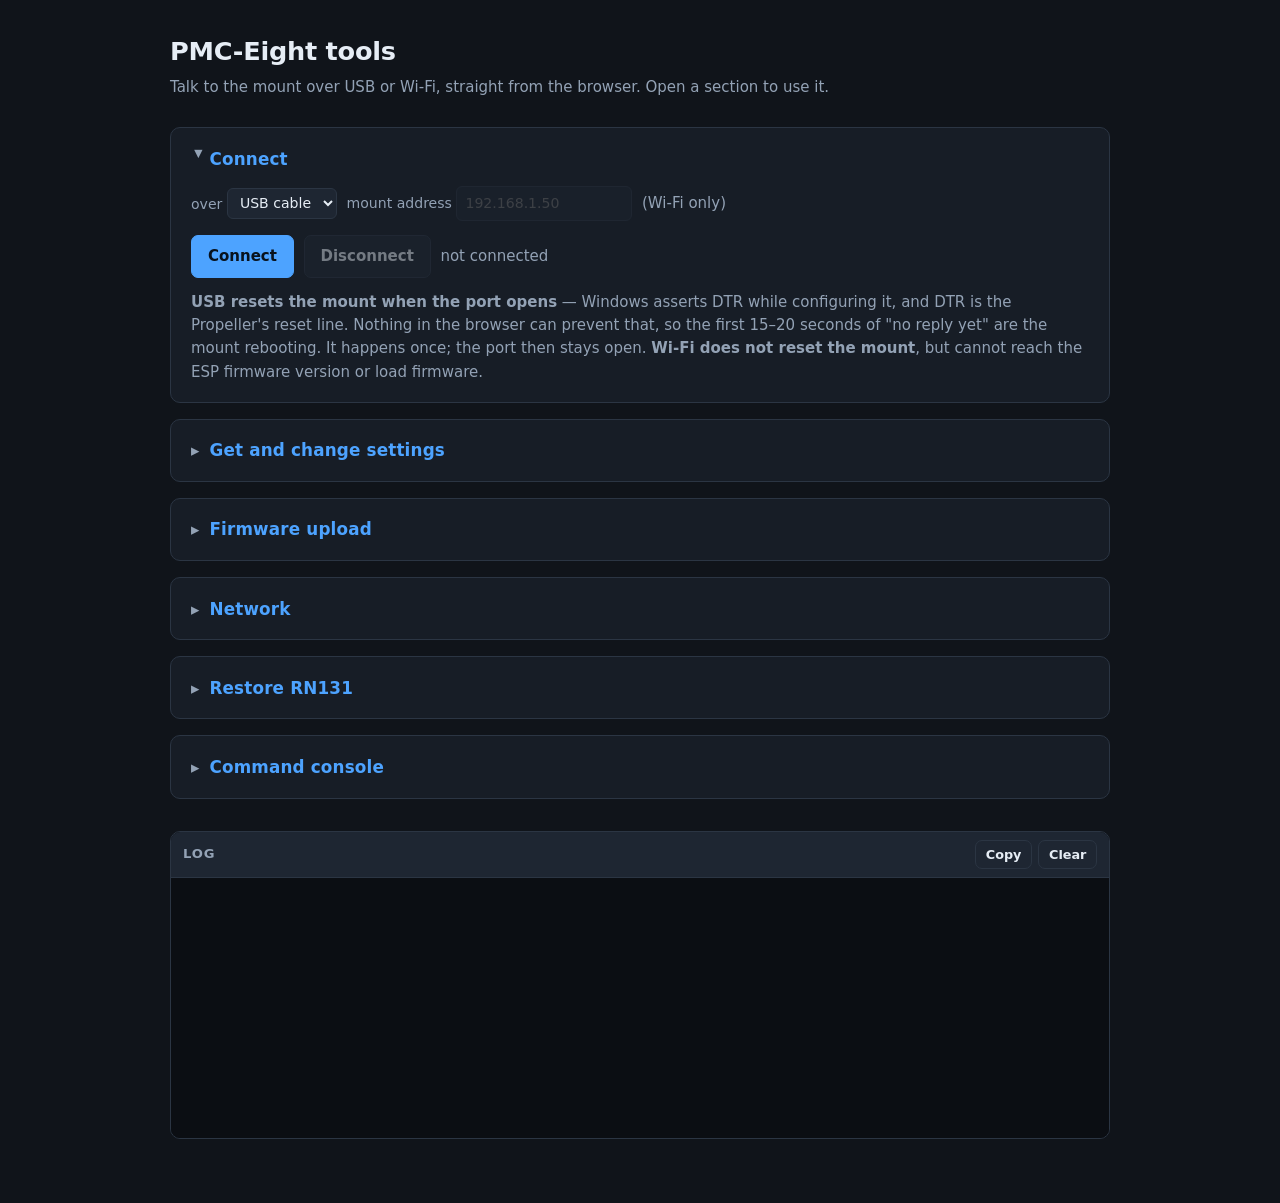
==== index.html @ 646a9203 "ui: eyeball to reveal the Wi-Fi password Wi-Fi passwords are long and easy to mistype, and a failed " ====
<!doctype html>
<html lang="en">
<head>
<meta charset="utf-8">
<meta name="viewport" content="width=device-width, initial-scale=1">
<title>PMC-Eight tools</title>
<link rel="stylesheet" href="style.css">
</head>
<body>
<main>
  <h1>PMC-Eight tools</h1>
  <p class="sub">Talk to the mount over USB or Wi-Fi, straight from the browser.
     Open a section to use it.</p>

  <div id="unsupported" class="notice" hidden></div>

  <!-- 1 ─────────────────────────────────────────────────────────────────── -->
  <details class="card tool" id="s-connect" open>
    <summary>Connect</summary>

    <div class="row" style="margin-top:.9rem">
      <label>over
        <select id="how" class="inp">
          <option value="serial">USB cable</option>
          <option value="http">Wi-Fi</option>
        </select>
      </label>
      <label>mount address
        <input id="mounthost" type="text" inputmode="decimal" placeholder="192.168.1.50"
               class="inp" style="width:11rem">
      </label>
      <span id="wifinote" class="t-dim"></span>
    </div>

    <div class="row" style="margin-top:.9rem">
      <button id="go" class="primary">Connect</button>
      <button id="disconnect" disabled>Disconnect</button>
      <span id="conn" class="t-dim">not connected</span>
    </div>
    <div id="connstatus" class="status" hidden></div>

    <p class="t-dim" style="margin:.8rem 0 0">
      <strong>USB resets the mount when the port opens</strong> — Windows asserts DTR
      while configuring it, and DTR is the Propeller's reset line. Nothing in the
      browser can prevent that, so the first 15–20&nbsp;seconds of "no reply yet" are
      the mount rebooting. It happens once; the port then stays open.
      <strong>Wi-Fi does not reset the mount</strong>, but cannot reach the ESP
      firmware version or load firmware.</p>
  </details>

  <!-- 2 ─────────────────────────────────────────────────────────────────── -->
  <details class="card tool" id="s-settings">
    <summary>Get and change settings</summary>

    <div class="row" style="margin-top:.9rem">
      <button id="read" class="primary">Read settings from the mount</button>
      <span id="readhint" class="t-dim"></span>
    </div>
    <div id="readstatus" class="status" hidden></div>

    <div id="result" hidden></div>
  </details>

  <!-- 3 ─────────────────────────────────────────────────────────────────── -->
  <details class="card tool" id="s-firmware">
    <summary>Firmware upload</summary>

    <span class="badge permanent" style="margin-top:.9rem">Permanent</span>
    <p>Writes a new Propeller (P1) image to the mount's EEPROM and runs it, then reads
       the version back to prove it took. This is the <strong>mount brain</strong>, not
       the Wi-Fi module. <strong>USB only.</strong></p>

    <div class="row"><input type="file" id="file" accept=".binary,.bin"></div>
    <div id="fileinfo" class="t-dim" style="margin-top:.6rem">No image chosen.</div>

    <div class="row" style="margin-top:.9rem">
      <button id="upload" class="danger" disabled>Update firmware</button>
      <span id="upstate" class="verdict" hidden></span>
      <span id="uphint" class="t-dim"></span>
    </div>
    <div id="upstatus" class="status" hidden></div>
    <div id="upversion" class="verdict-detail" hidden></div>
    <div id="upconfirm" style="margin-top:.6rem"></div>
    <progress id="prog" hidden></progress>
  </details>

  <!-- 4 ─────────────────────────────────────────────────────────────────── -->
  <details class="card tool" id="s-network">
    <summary>Network</summary>

    <p style="margin-top:.9rem">Join the mount's Wi-Fi module to your home network, or
       read the address it already has. <strong>USB only</strong> — Wi-Fi cannot
       configure Wi-Fi, it would cut the link carrying the request.</p>

    <div class="row" style="margin-top:.9rem">
      <label>Wi-Fi module
        <select id="netmodule" class="inp">
          <option value="ESP32">ESP32</option>
          <option value="ESP8266">ESP8266</option>
          <option value="RN131">RN131</option>
        </select>
      </label>
      <label>SSID
        <input id="netssid" type="text" autocomplete="off" class="inp" style="width:12rem"
               placeholder="Home Wi-Fi SSID">
      </label>
      <label>Password
        <span class="pw-wrap">
          <input id="netpass" type="password" autocomplete="off" class="inp"
                 placeholder="Home Wi-Fi password">
          <button type="button" id="netpeek" class="pw-peek" aria-label="Show password"
                  title="Show password">👁</button>
        </span>
      </label>
    </div>

    <div class="row" style="margin-top:.9rem">
      <button id="netjoin" class="danger" disabled>Configure for home network</button>
      <button id="netip" disabled>Get Wi-Fi address</button>
      <span id="nethint" class="t-dim"></span>
    </div>
    <div id="netstatus" class="status" hidden></div>
    <div id="netresult" class="verdict-detail" hidden></div>
    <div id="netconfirm" style="margin-top:.6rem"></div>
    <p id="netnote" class="t-dim" style="margin:.8rem 0 0"></p>
  </details>

  <!-- 5 ─────────────────────────────────────────────────────────────────── -->
  <details class="card tool" id="s-rn131">
    <summary>Restore RN131</summary>

    <span class="badge permanent" style="margin-top:.9rem">Permanent</span>
    <p>Writes the Explore Scientific factory configuration back to an
       <strong>RN-131</strong> Wi-Fi module and reboots it — the same sequence UFCT
       sends. Use it when the module's settings have been lost or changed and it no
       longer joins a network. <strong>USB only</strong>, and only for RN-131: ESP8266
       and ESP32 modules are configured a completely different way.</p>
    <p class="t-dim">It restores the soft-AP at <code>192.168.47.1</code>, device id and
       passphrase <code>PMC-Eight</code>, and port <code>54372</code>. Any home-network
       settings on the module are replaced.</p>
    <p class="t-warn"><strong>Disconnect anything else talking to the mount over
       Wi-Fi first</strong> — an app or PWA polling the mount shares the same Wi-Fi
       module, and its traffic knocks the module out of command mode partway
       through.</p>

    <div class="row" style="margin-top:.9rem">
      <button id="rnrestore" class="danger" disabled>Restore RN131</button>
      <span id="rnstate" class="verdict" hidden></span>
      <span id="rnhint" class="t-dim"></span>
    </div>
    <div id="rnstatus" class="status" hidden></div>
    <div id="rnresult" class="verdict-detail" hidden></div>
    <div id="rnconfirm" style="margin-top:.6rem"></div>
    <progress id="rnprog" hidden></progress>
  </details>

  <!-- 6 ─────────────────────────────────────────────────────────────────── -->
  <details class="card tool" id="s-console">
    <summary>Command console</summary>

    <p class="t-dim" style="margin:.9rem 0 0">Send any ES command and see the raw reply.</p>

    <div class="row" style="margin-top:.9rem">
      <label style="flex:1 1 100%">command
        <select id="cmdsel" class="inp" style="width:100%;max-width:34rem"></select>
      </label>
    </div>
    <div id="cmddesc" class="t-dim" style="margin:.5rem 0"></div>
    <div id="cmdparams" class="row"></div>

    <div class="row" style="margin-top:.9rem">
      <label style="flex:1 1 100%">or type it yourself
        <input id="cmdraw" type="text" autocomplete="off" spellcheck="false" placeholder="ESGv!"
               class="inp mono" style="width:100%;max-width:34rem">
      </label>
    </div>
    <p class="t-dim" style="margin:.4rem 0 0">Typing here overrides the selection above.</p>

    <div class="row" style="margin-top:.9rem">
      <button id="send" class="primary">Send</button>
      <span id="cmdhint" class="t-dim"></span>
    </div>
    <div id="cmdreply" class="verdict-detail" hidden></div>
  </details>

  <section id="logbox">
    <div class="logbox-head">
      <span>Log</span>
      <span class="row" style="gap:.4rem">
        <button id="copy">Copy</button>
        <button id="clear">Clear</button>
      </span>
    </div>
    <div id="log"></div>
  </section>
</main>

<script type="module">
import { SerialTransport, requestPort } from './src/p1-serial.js';
import { SerialLink, HttpLink, serialAvailable, normalizeHost } from './src/mount-link.js';
import {
  identify, settingsRows, readEnvision, readEspVersion,
  setEnvisionBoot, fastServerText, ask, parseESGv,
  versionTokenFromFilename, versionMatchesToken,
} from './src/pmc8-identify.js';
import {
  EDITABLE_FIELDS, READ_ONLY_FIELDS, currentValues, changedFields,
  buildESSi, displayValue, writeSettings,
} from './src/pmc8-settings.js';
import { COMMANDS, RISK_LABEL, buildCommand, classify } from './src/pmc8-commands.js';
import { restoreRn131 } from './src/pmc8-rn131.js';
import { readWifiAddress, configureHomeNetwork } from './src/pmc8-network.js';
import { P1Loader } from './src/p1-loader.js';
import { RUN_FROM_RAM, EEPROM_RUN, estimateSeconds, buildPayload } from './src/p1-protocol.js';

const $ = (id) => document.getElementById(id);
const logEl = $('log');

/**
 * Connections are cached PER TRANSPORT, not swapped.
 *
 * Opening the serial port resets the mount and costs 15-20s to come back, so
 * once it is open it stays open — switching to Wi-Fi and back must not pay that
 * again. `link` is whichever one is currently in use; `serialLink` and
 * `httpLink` are held independently and only released by Disconnect or by the
 * page going away.
 */
let serialLink = null;
let httpLink = null;
let link = null;
let image = null;
let imageName = '';   // the filename carries the version we are meant to end up at

// Result latches, declared here because refresh() reads them and runs during
// module init — declaring them next to their sections put them in the temporal
// dead zone at that point.
let fwDone = false;
let rnDone = false;

// The last successful read, so reopening the settings section shows what we
// already know instead of a blank panel.
let lastInfo = null;
const view = { baud: 115200, envision: null, esp: null };

// Opening a tool closes the others, so there is only ever one thing on screen
// and the log below always belongs to what you are looking at.
for (const d of document.querySelectorAll('details.tool')) {
  d.addEventListener('toggle', () => {
    if (!d.open) return;
    for (const other of document.querySelectorAll('details.tool')) {
      if (other !== d) other.open = false;
    }
  });
}

function log(msg, cls = '') {
  const t = new Date().toISOString().slice(11, 23);
  const line = document.createElement('div');
  if (cls) line.className = cls;
  line.textContent = `${t}  ${msg}`;
  logEl.appendChild(line);
  logEl.scrollTop = logEl.scrollHeight;
}

const esc = (s) => String(s).replace(/[&<>]/g, (c) => (
  { '&': '&amp;', '<': '&lt;', '>': '&gt;' }[c]));

/**
 * A single overwriting status line next to the button that started the work.
 *
 * The log is a scrolling panel at the bottom of the page and is often off
 * screen — during a 20-second connect there was nothing visible saying anything
 * was happening at all. This shows the latest message in place, with a spinner
 * while it is working.
 */
function busy(id, text) {
  const el = $(id);
  el.hidden = false;
  el.className = 'status busy';
  el.textContent = text;
}
function settled(id, text, ok) {
  const el = $(id);
  el.hidden = false;
  el.className = `status ${ok ? 't-ok' : 't-err'}`;
  el.textContent = text;
}
function clearStatus(id) {
  const el = $(id);
  el.hidden = true;
  el.className = 'status';   // drop `busy` so the spinner cannot survive
  el.textContent = '';
}

/** Progress sink that both logs and keeps the on-screen line current. */
const progressTo = (id) => (m) => { log(m); busy(id, m.trim()); };

function row(k, v, extra) {
  return `<tr><th>${esc(k)}</th><td class="val">${esc(v)}${
    extra ? `<br><span class="t-dim">${esc(extra)}</span>` : ''}</td></tr>`;
}

/**
 * Firmware upload needs the serial port, but not necessarily the ACTIVE link —
 * the port stays open across a switch to Wi-Fi, so it is still usable.
 */
const hasSerial = () => !!serialLink;

/** Enable/disable every tool according to what is connected and loaded. */
function refresh() {
  $('disconnect').disabled = !serialLink && !httpLink;
  const held = (serialLink && link !== serialLink) ? ' · serial port still open' : '';
  $('conn').textContent = link ? `connected — ${link.label}${held}` : 'not connected';
  $('conn').className = link ? 't-ok' : 't-dim';

  $('read').disabled = !link;
  $('readhint').textContent = link ? '' : 'Connect first.';

  $('send').disabled = !link;

  const fwBlock = !hasSerial() ? 'Connect over USB first — firmware upload needs the cable.'
                : !image ? 'Choose a firmware image.'
                : null;
  // Leave the button alone once it is showing the FIRMWARE UPDATED result —
  // that state is the report, and it stands until the section is revisited.
  if (!fwDone) {
    $('upload').disabled = !!fwBlock;
    $('uphint').textContent = fwBlock ?? '';
  }

  refreshNetwork();
  refreshRn131();
}

// --- firmware result indicator ---------------------------------------------

/** Show the outcome next to the button, with the resulting version beneath. */
function setFirmwareResult(ok, headline, detail) {
  fwDone = true;
  // The verdict replaces the running commentary — stop every moving thing.
  clearStatus('upstatus');
  $('prog').hidden = true;
  const btn = $('upload');
  btn.textContent = ok ? 'FIRMWARE UPDATED' : 'UPDATE FAILED';
  btn.className = ok ? 'ok-btn' : 'danger';
  btn.disabled = true;
  $('uphint').textContent = '';

  const state = $('upstate');
  state.hidden = false;
  state.textContent = ok ? '✓' : '✕';
  state.className = `verdict ${ok ? 'good' : 'bad'}`;

  const ver = $('upversion');
  ver.hidden = false;
  ver.className = `verdict-detail ${ok ? 'good' : 'bad'}`;
  ver.innerHTML = `<strong>${esc(headline)}</strong>` +
                  (detail ? `<br><span class="t-dim">${esc(detail)}</span>` : '');
}

/** Revisiting the section clears the result and re-arms the button. */
function clearFirmwareResult() {
  if (!fwDone) return;
  fwDone = false;
  const btn = $('upload');
  btn.textContent = 'Update firmware';
  btn.className = 'danger';
  $('upstate').hidden = true;
  $('upversion').hidden = true;
  refresh();
}
$('s-firmware').addEventListener('toggle', () => {
  if ($('s-firmware').open) clearFirmwareResult();
});

if (!serialAvailable()) {
  const el = $('unsupported');
  el.hidden = false;
  el.textContent =
    'This browser cannot use a USB cable — Web Serial is desktop Chrome, Edge and ' +
    'Opera only. Wi-Fi works fine: pick it below and enter the mount\'s address. ' +
    'Firmware upload needs USB and will stay unavailable here. ' +
    (window.location.protocol === 'https:'
      ? 'This page is on HTTPS, which browsers block from calling a plain-HTTP ' +
        'mount — reload it over http:// instead.'
      : '');
  $('how').value = 'http';
  $('how').querySelector('option[value=serial]').disabled = true;
}

function refreshHow() {
  const wifi = $('how').value === 'http';
  $('mounthost').disabled = !wifi;
  $('mounthost').style.opacity = wifi ? '1' : '0.4';
  $('wifinote').textContent = wifi ? '' : '(Wi-Fi only)';
}
$('how').addEventListener('change', refreshHow);
refreshHow();
refresh();

// --- 1. connect -------------------------------------------------------------

$('go').addEventListener('click', async () => {
  const label = $('go').textContent;
  $('go').disabled = true;
  $('go').textContent = 'Connecting…';
  busy('connstatus', 'Connecting…');
  const how = $('how').value;
  let fresh = false;
  try {
    if (how === 'http') {
      const wantHost = normalizeHost($('mounthost').value);
      // A different address means a different link; the same one is reusable
      // because HttpLink holds no connection, only a target.
      if (httpLink && httpLink.host !== wantHost) {
        await httpLink.close();
        httpLink = null;
      }
      if (!httpLink) { httpLink = new HttpLink($('mounthost').value); fresh = true; }
      link = httpLink;
      log(`Using ${link.label}…`);
      busy('connstatus', `Contacting ${link.host}…`);
    } else if (serialLink) {
      // The whole point of holding it: no reopen, so no reset, so no 20s wait.
      link = serialLink;
      log('Re-using the serial port that is already open — no reset.');
      busy('connstatus', 'Checking the mount is still answering…');
    } else {
      busy('connstatus', 'Waiting for you to pick a port…');
      const port = await requestPort();
      const t = new SerialTransport(port, { baudRate: 115200, log });
      try {
        await t.open();
      } catch (e) {
        throw new Error(
          `Could not open the serial port: ${e.message}. Windows will not share a ` +
          'COM port — close UFCT, the PMC8 Dashboard or any other tool holding it.');
      }
      serialLink = new SerialLink(t);
      link = serialLink;
      fresh = true;
      log('Port open. The mount is resetting; the next 15-20s of silence is expected.', 't-dim');
      busy('connstatus', 'Port open — the mount is resetting, this takes 15-20s…');
    }

    // Prove the link before calling it connected. On a reused serial port this
    // answers immediately, which is the confirmation that holding it worked.
    const v = await readVersion(link, fresh ? 40 : 10, 'Waiting for the mount', 'connstatus');
    if (!v) throw new Error('The mount never answered ESGv!.');
    log(`Connected. Mount firmware: ${v}`, 't-ok');
    settled('connstatus', `Connected over ${link.label}. Mount firmware: ${v}`, true);
  } catch (e) {
    // Only discard what this attempt created. A working serial port must
    // survive a failed Wi-Fi attempt.
    if (fresh && link) {
      try { await link.close(); } catch { /* already gone */ }
      if (link === serialLink) serialLink = null;
      if (link === httpLink) httpLink = null;
    }
    link = null;
    log(e.message, 't-err');
    settled('connstatus', e.message, false);
  } finally {
    $('go').disabled = false;
    $('go').textContent = label;
    refresh();
  }
});

$('disconnect').addEventListener('click', async () => {
  // Explicit disconnect releases everything, including the held serial port.
  if (serialLink) { try { await serialLink.close(); } catch { /* already gone */ } }
  if (httpLink) { try { await httpLink.close(); } catch { /* already gone */ } }
  serialLink = null; httpLink = null; link = null;
  lastInfo = null;
  $('result').hidden = true;
  clearStatus('connstatus');
  log('Disconnected. Serial port released.', 't-dim');
  refresh();
});

// Give the serial port back when the page goes away. Chrome would release it on
// tab close anyway, but a reload or a navigation should not leave the port held
// against the next attempt. Fire and forget — unload cannot await.
window.addEventListener('pagehide', () => {
  try { serialLink?.transport?.port?.close?.(); } catch { /* nothing to do here */ }
});

/** Poll ESGv! until the firmware answers. `statusId` gets a live countdown. */
async function readVersion(target, seconds, why, statusId) {
  const send = target.send
    ? (c, o) => target.send(c, o)
    : (c, o) => ask(target, c, o);
  const deadline = Date.now() + seconds * 1000;
  let attempt = 0;
  while (Date.now() < deadline) {
    attempt++;
    const left = Math.ceil((deadline - Date.now()) / 1000);
    log(`  ${why} — ESGv! attempt ${attempt} (${left}s left)`);
    if (statusId) busy(statusId, `${why}… ${left}s left (try ${attempt})`);
    try {
      const raw = await send('ESGv!', { expect: 'ESGv', timeoutMs: 2000 });
      if (raw.includes('ESGv')) return parseESGv(raw);
    } catch { /* still down */ }
    await new Promise((r) => setTimeout(r, 700));
  }
  return null;
}

// --- 2. settings ------------------------------------------------------------

const INPUT_STYLE = 'font:inherit;background:var(--panel-2);color:var(--ink);' +
                    'border:1px solid var(--line);border-radius:6px;padding:.3rem .45rem;';

function editableRows(cfg) {
  const now = currentValues(cfg);
  return EDITABLE_FIELDS.map((f) => {
    const v = now[f.key];
    const control = f.kind === 'select'
      ? `<select id="f_${f.key}" style="${INPUT_STYLE}">${
          f.options.map((o) =>
            `<option value="${o.value}"${Number(o.value) === Number(v) ? ' selected' : ''}>${
              esc(o.label)}</option>`).join('')}</select>`
      : `<input id="f_${f.key}" type="number" inputmode="numeric" min="${f.min}"
              max="${f.max}" value="${esc(v)}" style="${INPUT_STYLE}width:7rem">`;
    const note = f.key === 'p9' ? `P9 = ${cfg.p9}` : null;
    return `<tr><th>${esc(f.label)}</th><td class="val">${control}${
      note ? `<br><span class="t-dim">${esc(note)}</span>` : ''}</td></tr>`;
  }).join('\n');
}

function readOnlyRows(cfg) {
  return READ_ONLY_FIELDS.map((f) => row(
    f.label,
    f.key === 'st4Analog' ? (cfg.st4Analog ? 'Analog' : 'Digital') : cfg.wifi,
    f.reason)).join('\n');
}

function show(info, baud, envision, esp) {
  lastInfo = info;
  view.baud = baud; view.envision = envision; view.esp = esp;
  const el = $('result');
  el.hidden = false;

  let espFirmware, moduleHw = '', moduleDetail = '';
  if (!esp) {
    espFirmware = row('ESP firmware', 'Not read');
  } else if (esp.skipped) {
    espFirmware = row('ESP firmware',
      esp.why === 'wifi' ? 'Not readable over Wi-Fi' : 'Not applicable — RN-131', esp.reason);
  } else if (esp.gmr?.bin) {
    espFirmware = row('ESP firmware', esp.gmr.bin,
                      esp.gmr.esBranded ? null : 'Not an ES-branded build.');
  } else {
    espFirmware = row('ESP firmware', 'Not read',
                      esp.error ?? 'AT+GMR did not return a Bin version line.');
  }
  const g = esp?.gmr;
  if (g?.tag) {
    moduleHw = row('Module hardware',
      g.module ? `${g.module}  (${g.tag})` : `Unrecognized  (${g.tag})`,
      g.module ? null : 'Tag did not match a known module — please report it.');
  }
  if (g?.at) moduleDetail += row('Module AT version', g.at);
  if (g?.sdk) moduleDetail += row('Module SDK version', g.sdk);
  if (g?.compileTime) moduleDetail += row('Module compiled', g.compileTime);
  if (esp && !esp.skipped && esp.rawGmr && !g?.bin) moduleDetail += row('Raw AT+GMR', esp.rawGmr);
  if (esp && !esp.skipped && !esp.esRestored) {
    moduleDetail += row('Passthrough', 'ES commands did not answer after exit',
                        'Power-cycle the mount.');
  }
  if (esp?.leftEnvision) {
    moduleDetail += row('Envision', 'Turned OFF to read the module version',
                        'Passthrough cannot run in Envision mode. The mount was left out of it.');
  }

  const fast = row('Envision / Fast Server', envision?.text ?? 'Not read',
                   envision?.value != null ? `ESGe! = ${envision.value}` : null);

  let bootRow = '';
  if (envision && envision.value != null) {
    bootRow = `<tr><th>Boot into Envision</th><td class="val">
      <select id="f_envboot" style="${INPUT_STYLE}">
        <option value="1"${envision.boot ? ' selected' : ''}>On</option>
        <option value="0"${envision.boot ? '' : ' selected'}>Off</option>
      </select>${envision.able ? '' :
        '<br><span class="t-dim">This module is not Envision-capable, so the flag ' +
        'has no effect until its Wi-Fi firmware is updated.</span>'}</td></tr>`;
  } else if (envision?.skipped) {
    bootRow = row('Boot into Envision', 'Not available', envision.text);
  }

  el.innerHTML = `
    <table style="margin-top:1rem">
      ${row('Mount firmware', info.firmware)}
      ${espFirmware}
      ${moduleHw}
      ${editableRows(info)}
      ${readOnlyRows(info)}
      ${fast}
      ${bootRow}
      ${moduleDetail}
      ${row('Raw ESGi', info.raw)}
    </table>
    <div class="row" style="margin-top:1rem">
      <button id="save" class="danger" disabled>Save to mount</button>
      <span id="savehint" class="t-dim">Change a value to enable saving.</span>
    </div>
    <div id="savelog" style="margin-top:.6rem"></div>
    <div class="row" style="margin-top:1rem">
      <button id="copycfg">Copy as text</button>
    </div>`;

  wireEditor(info, envision);

  $('copycfg').addEventListener('click', () => {
    const lines = [`Mount firmware: ${info.firmware}`];
    if (esp?.skipped) lines.push(`ESP firmware: ${esp.why === 'wifi' ? 'not readable over Wi-Fi' : 'not applicable — RN-131'}`);
    else if (g?.bin) lines.push(`ESP firmware: ${g.bin}`);
    if (g?.tag) lines.push(`Module hardware: ${g.module ?? 'unrecognized'} (${g.tag})`);
    for (const r of settingsRows(info)) lines.push(`${r.label}: ${r.value}`);
    if (envision) lines.push(`Envision / Fast Server: ${envision.text}`);
    lines.push(`Raw ESGi: ${info.raw}`);
    navigator.clipboard.writeText(lines.join('\n'));
    $('copycfg').textContent = 'Copied';
    setTimeout(() => { $('copycfg').textContent = 'Copy as text'; }, 1500);
  });
}

function formValues() {
  const out = {};
  for (const f of EDITABLE_FIELDS) out[f.key] = $(`f_${f.key}`).value;
  return out;
}

function wireEditor(cfg, envision) {
  const save = $('save');
  const hint = $('savehint');
  const bootEl = $('f_envboot');
  const bootWas = envision?.boot ? 1 : 0;
  const bootNow = () => (bootEl ? Number(bootEl.value) : bootWas);
  const bootChanged = () => !!bootEl && bootNow() !== bootWas;
  const slog = $('savelog');
  const put = (m, cls) => {
    const d = document.createElement('div');
    if (cls) d.className = cls;
    d.textContent = m;
    $('savelog').appendChild(d);
  };

  const refreshSave = () => {
    let diff;
    try {
      diff = changedFields(cfg, formValues());
      buildESSi(formValues());
    } catch (e) {
      save.disabled = true; hint.textContent = e.message; hint.className = 't-err';
      return;
    }
    const total = diff.length + (bootChanged() ? 1 : 0);
    save.disabled = total === 0;
    hint.className = total ? 't-warn' : 't-dim';
    hint.textContent = total
      ? `${total} change${total > 1 ? 's' : ''} pending — this writes to EEPROM.`
      : 'Change a value to enable saving.';
  };

  for (const f of EDITABLE_FIELDS) {
    $(`f_${f.key}`).addEventListener('input', refreshSave);
    $(`f_${f.key}`).addEventListener('change', refreshSave);
  }
  if (bootEl) bootEl.addEventListener('change', refreshSave);
  refreshSave();

  save.addEventListener('click', () => {
    const diff = changedFields(cfg, formValues());
    if (!diff.length && !bootChanged()) return;
    slog.innerHTML = '';
    const panel = document.createElement('div');
    panel.className = 'notice';   // amber: a caution before a deliberate act, not a failure
    let list = diff.map((d) =>
      `<li>${esc(d.label)}: <strong>${esc(displayValue(d, d.was))}</strong> → ` +
      `<strong>${esc(displayValue(d, d.now))}</strong>${
        d.warn ? `<br><span class="t-dim">${esc(d.warn)}</span>` : ''}</li>`).join('');
    if (bootChanged()) {
      list += `<li>Boot into Envision: <strong>${bootWas ? 'On' : 'Off'}</strong> → ` +
              `<strong>${bootNow() ? 'On' : 'Off'}</strong></li>`;
    }
    panel.innerHTML = `
      <div><strong>Write these to the mount's EEPROM?</strong></div>
      <ul style="margin:.6rem 0;padding-left:1.1rem">${list}</ul>
      <div class="row">
        <button class="danger" data-act="go">Yes, write to the mount</button>
        <button data-act="cancel">Cancel</button>
      </div>`;
    slog.appendChild(panel);
    // Scoped to this panel rather than looked up by id, so a duplicate cannot
    // steal the click.
    panel.querySelector('[data-act=cancel]').addEventListener('click', () => {
      slog.innerHTML = ''; put('Cancelled — nothing was written.', 't-dim');
    });
    panel.querySelector('[data-act=go]').addEventListener('click', () => doWrite(panel));
  });

  async function doWrite(panel) {
    const values = formValues();
    const wantBoot = bootNow();
    const doBoot = bootChanged();
    const doEssi = changedFields(cfg, values).length > 0;
    panel.remove();
    save.disabled = true;
    try {
      if (!link) throw new Error('Not connected.');

      // Separate command from ESSi, sent first so a later ESSi rejection does
      // not hide the fact that this one landed.
      if (doBoot) {
        const r = await setEnvisionBoot(link, !!wantBoot, (m) => put(m));
        if (!r.ok) put(`Boot into Envision: ${r.error}`, 't-err');
        else {
          put(`Boot into Envision is now ${wantBoot ? 'ON' : 'OFF'}` +
              (r.verified ? ' (confirmed by ESGe!).' : ' (not read back).'), 't-ok');
          if (r.envision) view.envision = { ...r.envision, text: fastServerText(r.envision) };
        }
      }

      if (!doEssi) {
        show({ ...cfg }, view.baud, view.envision, view.esp);
        put('Done.', 't-ok');
        return;
      }

      const res = await writeSettings(link, values, (m) => put(m));
      if (!res.accepted) {
        put(res.error, 't-err');
        put(`Sent: ${res.sent}`, 't-dim');
        if (res.raw) put(`Reply: ${JSON.stringify(res.raw)}`, 't-dim');
      } else {
        const after = changedFields(res.cfg, values);
        // Re-render from the mount's echo so the baseline resets and the pending
        // warning clears itself.
        show({ firmware: cfg.firmware, ...res.cfg }, view.baud, view.envision, view.esp);
        if (after.length) {
          put('The mount accepted the command but some values did not stick:', 't-err');
          for (const d of after) {
            put(`  ${d.label}: asked for ${displayValue(d, d.now)}, ` +
                `mount reports ${displayValue(d, d.was)}`, 't-err');
          }
        } else put('Saved. The mount echoed back every value as requested.', 't-ok');
        put(`New raw ESGi: ${res.cfg.raw}`, 't-dim');
        return;
      }
    } catch (e) {
      put(e.message, 't-err');
    } finally {
      save.disabled = false;
    }
  }
}

$('read').addEventListener('click', async () => {
  $('read').disabled = true;
  const note = progressTo('readstatus');
  busy('readstatus', 'Reading settings…');
  try {
    if (!link) throw new Error('Connect first.');
    const info = await identify(link, note);

    let envision = null;
    try {
      envision = await readEnvision(link, info, note);
      log(`Envision / Fast Server: ${envision.text}`);
    } catch (e) {
      envision = { text: 'Not read', error: e.message };
      log(`ESGe! failed: ${e.message}`, 't-err');
    }

    let esp;
    if (!link.canPassthrough) {
      esp = { skipped: true, why: 'wifi',
              reason: 'Reading it needs passthrough, which would cut the Wi-Fi link ' +
                      'carrying the request. Connect over USB to see this.' };
      log('ESP firmware: not readable over Wi-Fi.', 't-dim');
    } else {
      try {
        esp = await readEspVersion(link, info, note);
      } catch (e) {
        esp = { skipped: false, error: e.message };
        log(`ESP firmware read failed: ${e.message}`, 't-err');
      }
      if (esp.skipped) log(`ESP firmware skipped: ${esp.reason}`, 't-dim');
      else if (esp.error) log(`AT+GMR: ${esp.error}`, 't-err');
      else log(`Module bin version: ${esp.gmr?.bin ?? '(unknown)'}`, 't-ok');
      if (esp.rawGmr) log(`  raw AT+GMR:\n${esp.rawGmr}`, 't-dim');
      if (esp.leftEnvision) {
        log('NOTE: the mount was taken OUT of Envision mode to read this and has ' +
            'been left that way.', 't-warn');
      }
    }

    show(info, view.baud, envision, esp);
    log('Settings read.', 't-ok');
    settled('readstatus', `Read OK — ${info.model}, ${info.firmware}`, true);
  } catch (e) {
    log(e.message, 't-err');
    settled('readstatus', e.message, false);
  } finally {
    refresh();
  }
});

// Reopening the section shows what was already read rather than a blank panel.
$('s-settings').addEventListener('toggle', () => {
  if ($('s-settings').open && lastInfo) {
    $('result').hidden = false;
    $('readhint').textContent = 'Showing the last read. Read again to refresh.';
  }
});

// --- 3. firmware ------------------------------------------------------------

$('file').addEventListener('change', async (ev) => {
  const f = ev.target.files[0];
  if (!f) return;
  imageName = f.name;
  image = new Uint8Array(await f.arrayBuffer());
  const digest = await crypto.subtle.digest('SHA-256', image);
  const hash = Array.from(new Uint8Array(digest), (b) => b.toString(16).padStart(2, '0')).join('');
  let note = '';
  try {
    const payload = buildPayload(image, RUN_FROM_RAM);
    note = `${payload.length} encoded bytes, ~${estimateSeconds(payload.length).toFixed(1)}s on the wire`;
  } catch (e) {
    note = `<span class="t-err">rejected: ${e.message}</span>`;
    image = null;
  }
  const token = versionTokenFromFilename(f.name);
  $('fileinfo').innerHTML =
    `<strong>${esc(f.name)}</strong> — ${image ? image.length : f.size} bytes` +
    `${image ? ` (${image.length / 4} longs)` : ''}<br>SHA-256 ${hash}<br>${note}` +
    (token
      ? `<br>Expecting the mount to report <strong>${esc(token)}</strong> afterwards.`
      : '<br>No version token in the filename, so the result can only be reported, ' +
        'not checked against what you loaded.');
  log(`Image: ${f.name}, ${f.size} bytes, sha256 ${hash}`);
  refresh();
});

async function runUpdate() {
  // Always drive the update over the serial port, even if Wi-Fi is the link
  // currently in use — the boot ROM needs the DTR reset and a raw byte stream.
  const fw = serialLink;
  const t = fw.transport;

  log('Reading the current firmware version…');
  const before = await readVersion(fw, 40, 'Reading the current version', 'upstatus');
  if (before) log(`Currently running: ${before}`, 't-ok');
  else log('No ESGv! answer. Continuing, but there will be no before-version to ' +
           'compare against.', 't-warn');

  const payload = buildPayload(image, EEPROM_RUN);
  log(`Writing ${image.length} bytes (${image.length / 4} longs) → ${payload.length} ` +
      `encoded, ~${estimateSeconds(payload.length).toFixed(1)}s on the wire.`);

  $('prog').hidden = false;
  busy('upstatus', 'Writing to EEPROM — do not disconnect…');
  const { version, seconds } = await new P1Loader(t, progressTo('upstatus'))
    .load(image, EEPROM_RUN);
  log(`Transfer complete in ${seconds.toFixed(1)}s (chip version ${version}).`, 't-ok');

  // Deliberately leave the progress bar running. The transfer finishing is not
  // the end of the job — the mount still has to reboot, which takes longer than
  // the write did. Hiding the bar here made it look finished while it sat
  // silently rebooting.
  busy('upstatus', 'Transfer done — waiting for the mount to reboot…');

  const after = await readVersion(fw, 40, 'Waiting for the new firmware to boot', 'upstatus');
  $('prog').hidden = true;

  // Judge the update by what the mount is RUNNING versus what we loaded — not
  // by whether the version changed. Reloading the same image leaves it
  // identical, and that is a success. The failure signals are the loader
  // throwing (handled by the caller) and the mount not answering at all.
  const token = versionTokenFromFilename(imageName);

  if (!after) {
    log('The transfer was acknowledged but the mount never answered ESGv!. The image ' +
        'may have landed without running — do NOT treat this as a successful update.', 't-err');
    setFirmwareResult(false, 'No version reported',
      'The transfer was acknowledged but the mount did not answer afterwards. ' +
      'The image may have landed without running.');
  } else if (token && !versionMatchesToken(after, token)) {
    // The one genuine mismatch: we know what we loaded and it is not running.
    log(`MISMATCH — loaded ${token} but the mount reports ${after}`, 't-err');
    setFirmwareResult(false, after, `Expected ${token} from ${imageName}. The mount is ` +
      'running something else, so the image did not take effect.');
  } else if (token) {
    log(`UPDATE VERIFIED — mount reports ${after}, matching ${token}`, 't-ok');
    setFirmwareResult(true, after, before && after === before
      ? `Matches ${imageName} — same version as before, which is expected when ` +
        'reloading the same image.'
      : `Matches ${imageName}${before ? ` — was ${before}` : ''}`);
  } else if (before && after !== before) {
    log(`UPDATE VERIFIED — firmware changed  ${before}  →  ${after}`, 't-ok');
    setFirmwareResult(true, after, `Changed — was ${before}`);
  } else {
    log(`Firmware now reports: ${after}`, 't-ok');
    setFirmwareResult(true, after,
      `The filename carried no version token, so this is what the mount reports ` +
      `rather than a match against ${imageName}.`);
  }
}

$('upload').addEventListener('click', () => {
  if (!image || !hasSerial()) return;

  // Render into a container directly under the button, and CLEAR it first.
  // Appending to the log put the prompt below the command console, far from
  // what triggered it, and every click stacked another copy — at which point
  // getElementById bound the handlers to the wrong panel.
  const host = $('upconfirm');
  host.innerHTML = '';

  const panel = document.createElement('div');
  panel.className = 'notice';   // amber: a caution before a deliberate act, not a failure
  panel.innerHTML = `
    <div><strong>Write this firmware to the mount's EEPROM?</strong></div>
    <p style="margin:.5rem 0">This replaces the mount firmware permanently. Have a
       known-good image to hand, and do not disconnect during the burn.</p>
    <div class="row">
      <button class="danger" data-act="go">Yes, update the mount</button>
      <button data-act="cancel">Cancel</button>
    </div>`;
  host.appendChild(panel);

  // Scoped to this panel, so a stale one can never capture the click.
  panel.querySelector('[data-act=cancel]').addEventListener('click', () => {
    host.innerHTML = '';
    log('Cancelled — nothing was written.', 't-dim');
  });
  panel.querySelector('[data-act=go]').addEventListener('click', async () => {
    host.innerHTML = '';
    $('upload').disabled = true;
    try {
      await runUpdate();
    } catch (e) {
      log(`UPDATE FAILED: ${e.message}`, 't-err');
      setFirmwareResult(false, 'Update failed', e.message);
    } finally {
      $('prog').hidden = true;
      refresh();
    }
  });
});

// --- 4. network -------------------------------------------------------------

/** Remember the module and SSID between visits; never the password. */
const NET_KEY = 'pmc8.network';
function loadNet() {
  try {
    const d = JSON.parse(localStorage.getItem(NET_KEY) ?? '{}');
    if (d.module) $('netmodule').value = d.module;
    if (d.ssid) $('netssid').value = d.ssid;
  } catch { /* nothing saved, or unreadable */ }
}
function saveNet() {
  try {
    localStorage.setItem(NET_KEY, JSON.stringify({
      module: $('netmodule').value, ssid: $('netssid').value.trim(),
    }));
  } catch { /* private mode, storage full — not worth reporting */ }
}

function refreshNetwork() {
  const blocker = !hasSerial() ? 'Connect over USB first — this needs the cable.' : null;
  $('netjoin').disabled = !!blocker || !$('netssid').value.trim();
  $('netip').disabled = !!blocker;
  $('nethint').textContent = blocker ?? ($('netssid').value.trim() ? '' : 'Enter an SSID.');

  const m = $('netmodule').value;
  // The mount tells us which module is fitted, so a mismatch is worth saying
  // out loud rather than letting the wrong command set fail mysteriously.
  const detected = lastInfo?.wifi;
  const mismatch = detected && !detected.startsWith(m.replace('RN131', 'RN-131'));
  $('netnote').innerHTML = m === 'RN131'
    ? 'RN-131: spaces in the SSID or password are sent as "$" (WiFly convention). ' +
      'Factory defaults are restored from the section below.'
    : `${m}: no restore needed — the module returns to default on the next mount reboot.`
    + (mismatch ? `<br><span class="t-warn">The mount reports ${esc(detected)}, ` +
                  `not ${esc(m)}.</span>` : '');
}

// Reveal the password on demand. Wi-Fi passwords are long and easy to mistype,
// and a failed join looks identical whether the password was wrong or the
// module was busy — so being able to check it is worth more than the masking.
$('netpeek').addEventListener('click', () => {
  const el = $('netpass');
  const show = el.type === 'password';
  el.type = show ? 'text' : 'password';
  $('netpeek').textContent = show ? '🙈' : '👁';
  $('netpeek').setAttribute('aria-label', show ? 'Hide password' : 'Show password');
  $('netpeek').title = show ? 'Hide password' : 'Show password';
  $('netpeek').classList.toggle('on', show);
});

$('netmodule').addEventListener('change', () => { saveNet(); refreshNetwork(); });
$('netssid').addEventListener('input', () => { saveNet(); refreshNetwork(); });
loadNet();

function netVerdict(ok, headline, detail) {
  clearStatus('netstatus');
  const el = $('netresult');
  el.hidden = false;
  el.className = `verdict-detail ${ok ? 'good' : 'bad'}`;
  el.innerHTML = `<strong>${esc(headline)}</strong>` +
                 (detail ? `<br><span class="t-dim">${esc(detail)}</span>` : '');
}

$('netip').addEventListener('click', async () => {
  const module = $('netmodule').value;
  $('netip').disabled = true;
  $('netresult').hidden = true;
  busy('netstatus', `Reading the ${module} address…`);
  try {
    const r = await readWifiAddress(link, module, (m, cls) => { log(m, cls); busy('netstatus', m.trim()); });
    if (r.ip) {
      netVerdict(true, r.ip, r.apIp ? `Soft-AP address: ${r.apIp}` : null);
      log(`Wi-Fi address: ${r.ip}`, 't-ok');
      // Offer it straight to the Wi-Fi transport — that is what it is for.
      $('mounthost').value = r.ip;
      saveNet();
    } else {
      netVerdict(false, 'No address reported',
        r.error ?? `Raw reply: ${(r.raw ?? '').replace(/\s+/g, ' ').trim().slice(0, 200)}`);
    }
  } catch (e) {
    log(e.message, 't-err');
    netVerdict(false, 'Could not read the address', e.message);
  } finally {
    refreshNetwork();
  }
});

$('netjoin').addEventListener('click', () => {
  const module = $('netmodule').value;
  const ssid = $('netssid').value.trim();
  const host = $('netconfirm');
  host.innerHTML = '';
  const panel = document.createElement('div');
  panel.className = 'notice';
  panel.innerHTML = `
    <div><strong>Point the ${esc(module)} at "${esc(ssid)}"?</strong></div>
    <p style="margin:.5rem 0">This rewrites the module's Wi-Fi settings and reboots it.
       ${module === 'RN131'
         ? 'The soft AP at 192.168.47.1 is replaced by the home-network join.'
         : 'The module returns to its default on the next mount reboot.'}</p>
    <div class="row">
      <button class="danger" data-act="go">Yes, configure it</button>
      <button data-act="cancel">Cancel</button>
    </div>`;
  host.appendChild(panel);
  panel.querySelector('[data-act=cancel]').addEventListener('click', () => {
    host.innerHTML = '';
    log('Cancelled — the module was not changed.', 't-dim');
  });
  panel.querySelector('[data-act=go]').addEventListener('click', async () => {
    host.innerHTML = '';
    $('netjoin').disabled = true;
    $('netresult').hidden = true;
    busy('netstatus', 'Starting…');
    try {
      const r = await configureHomeNetwork(
        link, module, ssid, $('netpass').value,
        (m, cls) => { log(m, cls); busy('netstatus', m.trim()); },
        (step, total, what) => busy('netstatus', `${step}/${total} — ${what}`));

      if (r.ok && r.ip) {
        netVerdict(true, r.ip, `${module} joined "${ssid}". Use this address on the ` +
                               'Connect section to reach the mount over Wi-Fi.');
        $('mounthost').value = r.ip;
        log(`Joined. Assigned IP: ${r.ip}`, 't-ok');
      } else if (r.ok) {
        netVerdict(false, 'Configured, but no address read', r.error ??
          'The module may still be joining. Try Get Wi-Fi address in a moment.');
      } else {
        netVerdict(false, 'Could not configure the module', r.error);
      }
    } catch (e) {
      log(e.message, 't-err');
      netVerdict(false, 'Configure failed', e.message);
    } finally {
      refreshNetwork();
    }
  });
});

// --- 5. restore RN131 -------------------------------------------------------

function refreshRn131() {
  if (rnDone) return;
  // The mount reports the module in ESGi!'s `w` field, so we know before
  // offering this whether it even applies.
  const w = lastInfo?.wifiType;
  const blocker = !hasSerial() ? 'Connect over USB first — this needs the cable.'
                : w === undefined ? 'Read the settings first, so the module type is known.'
                : w !== 0 ? `This mount reports ${lastInfo.wifi}, not an RN-131. ` +
                            'ESP modules are configured a different way.'
                : null;
  $('rnrestore').disabled = !!blocker;
  $('rnhint').textContent = blocker ?? 'RN-131 detected.';
}

$('s-rn131').addEventListener('toggle', () => {
  if (!$('s-rn131').open) return;
  if (rnDone) {                       // revisiting clears the previous verdict
    rnDone = false;
    $('rnrestore').textContent = 'Restore RN131';
    $('rnrestore').className = 'danger';
    $('rnstate').hidden = true;
    $('rnresult').hidden = true;
  }
  refreshRn131();
});

$('rnrestore').addEventListener('click', () => {
  const host = $('rnconfirm');
  host.innerHTML = '';
  const panel = document.createElement('div');
  panel.className = 'notice';
  panel.innerHTML = `
    <div><strong>Restore the RN-131 to factory configuration?</strong></div>
    <p style="margin:.5rem 0">This overwrites the module's settings, including any
       home-network configuration, and reboots it. It takes about half a minute.
       Do not disconnect while it runs.</p>
    <div class="row">
      <button class="danger" data-act="go">Yes, restore it</button>
      <button data-act="cancel">Cancel</button>
    </div>`;
  host.appendChild(panel);
  panel.querySelector('[data-act=cancel]').addEventListener('click', () => {
    host.innerHTML = '';
    log('Cancelled — the module was not changed.', 't-dim');
  });
  panel.querySelector('[data-act=go]').addEventListener('click', async () => {
    host.innerHTML = '';
    $('rnrestore').disabled = true;
    $('rnprog').hidden = false;
    busy('rnstatus', 'Starting…');
    try {
      const res = await restoreRn131(
        serialLink.transport,
        (m, cls) => log(m, cls),
        (step, total, what) => busy('rnstatus', `${step}/${total} — ${what}`));

      rnDone = true;
      clearStatus('rnstatus');
      $('rnprog').hidden = true;
      const ok = res.ok;
      $('rnrestore').textContent = ok ? 'RN131 RESTORED' : 'RESTORE INCOMPLETE';
      $('rnrestore').className = ok ? 'ok-btn' : 'danger';
      $('rnstate').hidden = false;
      $('rnstate').textContent = ok ? '✓' : '✕';
      $('rnstate').className = `verdict ${ok ? 'good' : 'bad'}`;
      $('rnresult').hidden = false;
      $('rnresult').className = `verdict-detail ${ok ? 'good' : 'bad'}`;
      const parts = [];
      if (res.failures.length) {
        parts.push(`<strong>${res.failures.length} command` +
          `${res.failures.length > 1 ? 's were' : ' was'} rejected by the module.</strong>` +
          `<br><span class="t-dim">${esc(res.failures.map((f) => `${f.cmd} → ${f.reply}`).join('; '))}</span>`);
      }
      if (res.silent.length) {
        parts.push(`<strong>${res.silent.length} command(s) were never confirmed</strong>, ` +
          'so the restore is incomplete.<br><span class="t-dim">' +
          `${esc(res.silent.join(', '))}</span>`);
      }
      if (res.interference) {
        parts.push('<strong>Another client was using the mount over Wi-Fi.</strong>' +
          '<br><span class="t-dim">Its traffic shares the Wi-Fi module and knocks it ' +
          'out of command mode. Close the app or PWA connected to the mount, then ' +
          'run this again.</span>');
      }
      $('rnresult').innerHTML = ok
        ? '<strong>Factory configuration written and the module rebooted.</strong>' +
          '<br><span class="t-dim">Every command confirmed. Soft AP <code>PMC-Eight</code> ' +
          'at 192.168.47.1, port 54372. Power-cycle the mount before connecting.</span>'
        : parts.join('<hr style="border:0;border-top:1px solid var(--line);margin:.6rem 0">');
      log(ok ? 'RN131 restore complete.' : 'RN131 restore finished with rejections.',
          ok ? 't-ok' : 't-err');
    } catch (e) {
      log(`RN131 restore failed: ${e.message}`, 't-err');
      settled('rnstatus', e.message, false);
    } finally {
      $('rnprog').hidden = true;
      refreshRn131();
    }
  });
});

// --- 5. command console -----------------------------------------------------

// Amber, not red: describing what a command does is information, not an error.
const RISK_CLASS = { read: 't-dim', write: 't-warn', motion: 't-warn', reboot: 't-warn' };

$('cmdsel').innerHTML = COMMANDS
  .map((c, i) => `<option value="${i}">${esc(c.key)} — ${esc(c.desc)}</option>`).join('');

const currentCmd = () => COMMANDS[Number($('cmdsel').value)] ?? COMMANDS[0];

function renderCmd() {
  const c = currentCmd();
  $('cmddesc').innerHTML =
    `<span class="${RISK_CLASS[c.risk]}">${esc(RISK_LABEL[c.risk])}</span>` +
    (c.note ? `<br><span class="t-dim">${esc(c.note)}</span>` : '');
  $('cmdparams').innerHTML = c.params.map((p) =>
    `<label>${esc(p.label)}
       <input id="p_${p.name}" type="text" autocomplete="off" spellcheck="false"
              class="mono" style="${INPUT_STYLE}width:9rem">
     </label>`).join('');
  updateHint();
}

function pendingCommand() {
  const raw = $('cmdraw').value.trim();
  if (raw) return { text: raw, meta: classify(raw), typed: true };
  const c = currentCmd();
  const values = {};
  for (const p of c.params) values[p.name] = $(`p_${p.name}`)?.value ?? '';
  return { text: buildCommand(c, values), meta: c, typed: false };
}

function updateHint() {
  try {
    const { text, meta, typed } = pendingCommand();
    const risk = meta?.risk ?? 'unknown';
    $('cmdhint').textContent = `will send ${text}` +
      (typed ? (meta ? ` — ${RISK_LABEL[risk] ?? ''}` : ' — unrecognised command') : '');
    $('cmdhint').className = risk === 'read' ? 't-dim' : 't-warn';
  } catch (e) {
    $('cmdhint').textContent = e.message;
    $('cmdhint').className = 't-dim';
  }
}

$('cmdsel').addEventListener('change', renderCmd);
$('cmdraw').addEventListener('input', updateHint);
$('cmdparams').addEventListener('input', updateHint);
renderCmd();

// No confirmation gate: this is a console for someone who knows the command set.
// The risk label beside the button is the warning.
$('send').addEventListener('click', async () => {
  let text;
  try { text = pendingCommand().text; }
  catch (e) { log(e.message, 't-err'); return; }

  const out = $('cmdreply');
  const showReply = (ok, body, note) => {
    out.hidden = false;
    out.className = `verdict-detail ${ok ? 'good' : 'bad'}`;
    out.innerHTML = `<span class="mono">${esc(body)}</span>` +
                    (note ? `<br><span class="t-dim">${esc(note)}</span>` : '');
  };

  $('send').disabled = true;
  out.hidden = true;
  try {
    if (!link) throw new Error('Not connected.');
    log(`> ${text}`);
    const reply = await link.send(text, { timeoutMs: 5000 });
    if (!reply.trim()) {
      log('< (no reply)', 't-err');
      showReply(false, '(no reply)',
        'Some commands answer nothing by design — a real Envision exit and a ' +
        'malformed command both look like this.');
    } else {
      log(`< ${JSON.stringify(reply)}`, 't-ok');
      showReply(true, reply.replace(/[\r\n]+/g, ' ').trim());
    }
  } catch (e) {
    log(e.message, 't-err');
    showReply(false, e.message);
  } finally {
    $('send').disabled = false;
  }
});

$('copy').addEventListener('click', () => navigator.clipboard.writeText(logEl.innerText));
$('clear').addEventListener('click', () => { logEl.innerHTML = ''; });
</script>
</body>
</html>
---- style.css ----
:root {
  --bg: #10141a;
  --panel: #171d26;
  --panel-2: #1e2632;
  --line: #2b3543;
  --ink: #e6edf5;
  --muted: #93a2b5;
  --accent: #4da3ff;
  --ok: #46d17f;
  --warn: #e8b13d;
  --danger: #ff6b5e;
  --mono: ui-monospace, SFMono-Regular, "Cascadia Mono", Consolas, monospace;
}

* { box-sizing: border-box; }

/* The UA rule is [hidden] { display: none }, which ANY class setting `display`
   outbids — .status uses flex, so el.hidden did nothing and its spinner kept
   running forever. Make hidden win. */
[hidden] { display: none !important; }

body {
  margin: 0;
  padding: 2rem 1.25rem 4rem;
  background: var(--bg);
  color: var(--ink);
  font: 15px/1.55 system-ui, -apple-system, "Segoe UI", sans-serif;
}

main { max-width: 940px; margin: 0 auto; }

h1 { font-size: 1.6rem; margin: 0 0 .25rem; letter-spacing: -.01em; }
h2 { font-size: 1.05rem; margin: 2rem 0 .6rem; }
.sub { color: var(--muted); margin: 0 0 1.75rem; }
a { color: var(--accent); }

.card {
  background: var(--panel);
  border: 1px solid var(--line);
  border-radius: 10px;
  padding: 1.1rem 1.25rem;
  margin-bottom: 1rem;
}

.cards { display: grid; gap: 1rem; grid-template-columns: 1fr 1fr; }
@media (max-width: 720px) { .cards { grid-template-columns: 1fr; } }

.card h3 { margin: 0 0 .4rem; font-size: 1.05rem; }
.card p { margin: 0 0 .9rem; color: var(--muted); }

button {
  font: inherit;
  font-weight: 600;
  padding: .55rem 1rem;
  border-radius: 7px;
  border: 1px solid var(--line);
  background: var(--panel-2);
  color: var(--ink);
  cursor: pointer;
}
button:hover:not(:disabled) { border-color: var(--accent); }
button:disabled { opacity: .45; cursor: not-allowed; }
button.primary { background: var(--accent); border-color: var(--accent); color: #08121d; }
button.danger { background: #3a1c1a; border-color: var(--danger); color: #ffb3ac; }

.row { display: flex; gap: .6rem; flex-wrap: wrap; align-items: center; }
label { color: var(--muted); font-size: .88rem; }
input[type=number], select {
  font: inherit; background: var(--panel-2); color: var(--ink);
  border: 1px solid var(--line); border-radius: 6px; padding: .35rem .5rem;
}
input[type=number] { width: 6rem; }

.badge {
  display: inline-block; font-size: .72rem; font-weight: 700;
  text-transform: uppercase; letter-spacing: .04em;
  padding: .18rem .5rem; border-radius: 4px; margin-bottom: .6rem;
}
.badge.safe { background: #12331f; color: var(--ok); }
.badge.reversible { background: #33290f; color: var(--warn); }
.badge.permanent { background: #38191a; color: var(--danger); }

.notice {
  border-left: 3px solid var(--warn);
  background: #221b0c;
  padding: .75rem 1rem;
  border-radius: 0 7px 7px 0;
  margin: 1rem 0;
}
.notice.bad { border-color: var(--danger); background: #2a1514; }
.notice.good { border-color: var(--ok); background: #102a1c; }

#log {
  font-family: var(--mono); font-size: 12.5px; line-height: 1.5;
  background: #0b0e13; border: 1px solid var(--line); border-radius: 8px;
  padding: .8rem; height: 300px; overflow: auto; white-space: pre-wrap;
  word-break: break-word; margin-top: .75rem;
}
/* Red means something went WRONG. Advisory information — "this writes to
   EEPROM", "this reboots the controller" — is amber, not red. Using red for
   both trains people to ignore it. */
.t-err { color: var(--danger); }
.t-warn { color: var(--warn); }
.t-ok { color: var(--ok); }
.t-dim { color: var(--muted); }

table { border-collapse: collapse; width: 100%; margin-top: .5rem; }
td, th { text-align: left; padding: .45rem .6rem; border-bottom: 1px solid var(--line); }
th { color: var(--muted); font-weight: 600; width: 34%; }
td.val { font-family: var(--mono); }

progress { width: 100%; height: 8px; margin-top: .6rem; }
details summary { cursor: pointer; color: var(--muted); }

/* Each tool is a destination, not a footnote — make the headings findable. */
.tool > summary {
  color: var(--accent);
  font-weight: 700;
  font-size: 1.05rem;
  letter-spacing: .01em;
  list-style: none;
}
.tool > summary::-webkit-details-marker { display: none; }
.tool > summary::before {
  content: '\25B8';            /* ▸ — rotates to ▾ when the section is open */
  display: inline-block;
  width: 1.1em;
  color: var(--muted);
  transition: transform .12s ease;
}
.tool[open] > summary::before { transform: rotate(90deg); }
.tool > summary:hover { text-decoration: underline; }
.tool[open] > summary { margin-bottom: .3rem; }

.inp {
  font: inherit;
  background: var(--panel-2);
  color: var(--ink);
  border: 1px solid var(--line);
  border-radius: 6px;
  padding: .35rem .5rem;
}
.mono { font-family: var(--mono); font-size: 13px; }

/* Password field with a reveal button tucked inside its right edge. */
.pw-wrap { position: relative; display: inline-block; }
.pw-wrap .inp { width: 12rem; padding-right: 2.1rem; }
.pw-peek {
  position: absolute;
  right: .25rem;
  top: 50%;
  transform: translateY(-50%);
  border: 0;
  background: none;
  padding: .1rem .25rem;
  font-size: 1rem;
  line-height: 1;
  cursor: pointer;
  opacity: .55;
}
.pw-peek:hover, .pw-peek.on { opacity: 1; border-color: transparent; }
.pw-peek:focus-visible { outline: 2px solid var(--accent); border-radius: 4px; }

/* A single overwriting line beside the button that started the work. The log
   is at the bottom of the page and usually off screen, so without this a
   20-second connect looked like nothing was happening. */
.status {
  display: flex;
  align-items: center;
  gap: .55rem;
  margin-top: .6rem;
  min-height: 1.3rem;
  font-size: .9rem;
  color: var(--muted);
}
.status.busy::before {
  content: '';
  flex: none;
  width: .85em;
  height: .85em;
  border: 2px solid var(--line);
  border-top-color: var(--accent);
  border-radius: 50%;
  animation: spin .7s linear infinite;
}
@keyframes spin { to { transform: rotate(360deg); } }

/* Respect a reduced-motion preference: pulse instead of spin. */
@media (prefers-reduced-motion: reduce) {
  .status.busy::before { animation: pulse 1.2s ease-in-out infinite; }
  @keyframes pulse { 50% { opacity: .25; } }
}

/* Outcome indicators — the answer should be readable without the log. */
.verdict {
  font-weight: 800;
  font-size: 1.15rem;
  line-height: 1;
  padding: .2rem .45rem;
  border-radius: 5px;
}
.verdict.good { color: var(--ok); background: #12331f; }
.verdict.bad { color: var(--danger); background: #38191a; }

.verdict-detail {
  margin-top: .6rem;
  padding: .6rem .8rem;
  border-radius: 7px;
  border-left: 3px solid var(--line);
  background: var(--panel-2);
}
.verdict-detail.good { border-color: var(--ok); background: #102a1c; }
.verdict-detail.bad { border-color: var(--danger); background: #2a1514; }

button.ok-btn {
  background: var(--ok);
  border-color: var(--ok);
  color: #062313;
  font-weight: 800;
  letter-spacing: .03em;
}
button.ok-btn:disabled { opacity: 1; cursor: default; }

/* The log is a separate surface, not another card in the stack. */
#logbox {
  margin-top: 2rem;
  border: 1px solid var(--line);
  border-radius: 10px;
  overflow: hidden;
  background: #0b0e13;
}
.logbox-head {
  display: flex;
  align-items: center;
  justify-content: space-between;
  gap: 1rem;
  padding: .5rem .75rem;
  background: var(--panel-2);
  border-bottom: 1px solid var(--line);
  color: var(--muted);
  font-size: .82rem;
  font-weight: 700;
  text-transform: uppercase;
  letter-spacing: .07em;
}
.logbox-head button { padding: .25rem .6rem; font-size: .8rem; }
#logbox #log { border: 0; border-radius: 0; margin: 0; height: 260px; }
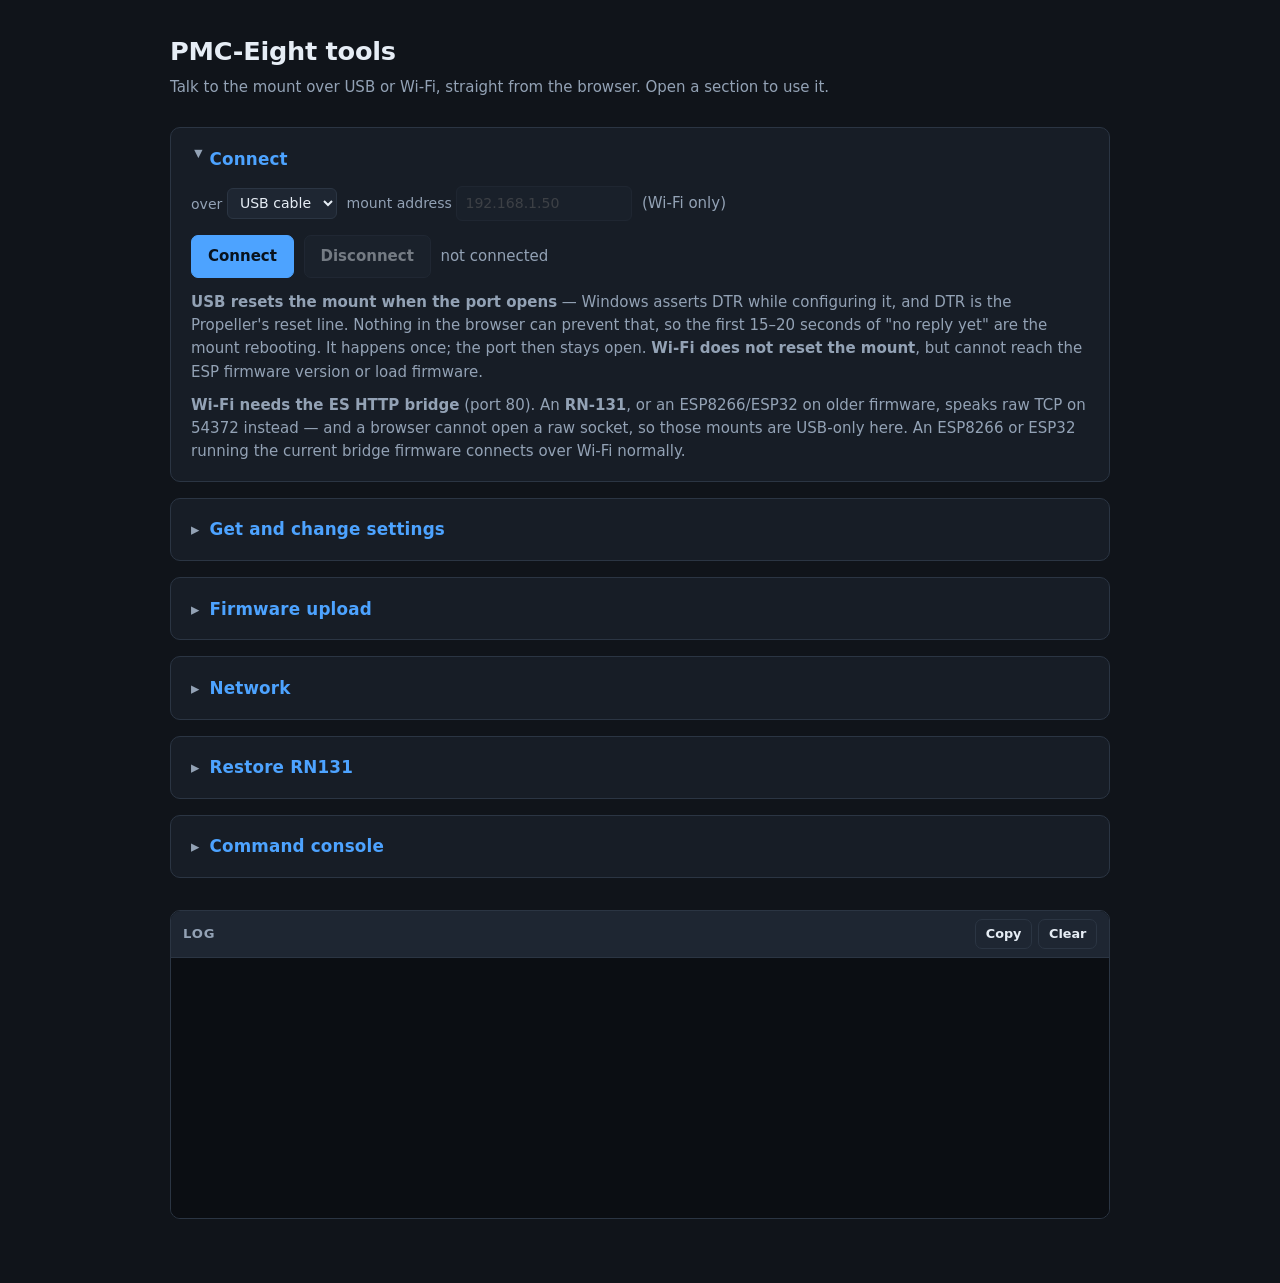
==== commit b0b7aae7: "fix: say when a mount has no HTTP bridge instead of blaming the address Wi-Fi from a browser needs t" ====
--- a/index.html
+++ b/index.html
@@ -46,6 +46,13 @@
       the mount rebooting. It happens once; the port then stays open.
       <strong>Wi-Fi does not reset the mount</strong>, but cannot reach the ESP
       firmware version or load firmware.</p>
+
+    <p class="t-dim" style="margin:.6rem 0 0">
+      <strong>Wi-Fi needs the ES HTTP bridge</strong> (port 80). An
+      <strong>RN-131</strong>, or an ESP8266/ESP32 on older firmware, speaks raw TCP
+      on 54372 instead — and a browser cannot open a raw socket, so those mounts are
+      USB-only here. An ESP8266 or ESP32 running the current bridge firmware connects
+      over Wi-Fi normally.</p>
   </details>
 
   <!-- 2 ─────────────────────────────────────────────────────────────────── -->
@@ -237,6 +244,17 @@
 let fwDone = false;
 let rnDone = false;
 
+/**
+ * An HTTPS page cannot call a plain-HTTP mount: browsers block it as mixed
+ * content and fetch() reports it as an opaque TypeError. Say so before the
+ * attempt rather than after.
+ *
+ * This is the standing trade-off of hosting the page. Web Serial REQUIRES a
+ * secure context, and the Wi-Fi transport requires the page NOT be one — no
+ * single origin satisfies both.
+ */
+const HTTPS_BLOCKS_WIFI = window.location.protocol === 'https:';
+
 // The last successful read, so reopening the settings section shows what we
 // already know instead of a blank panel.
 let lastInfo = null;
@@ -373,26 +391,54 @@
   if ($('s-firmware').open) clearFirmwareResult();
 });
 
-if (!serialAvailable()) {
+// The two transports want opposite things from the page's own origin: Web
+// Serial requires HTTPS, and reaching a plain-HTTP mount requires that the page
+// NOT be HTTPS. So a hosted copy can do USB, and a locally served copy can do
+// both — which is worth explaining rather than leaving as a puzzle.
+if (!serialAvailable() || HTTPS_BLOCKS_WIFI) {
   const el = $('unsupported');
   el.hidden = false;
-  el.textContent =
-    'This browser cannot use a USB cable — Web Serial is desktop Chrome, Edge and ' +
-    'Opera only. Wi-Fi works fine: pick it below and enter the mount\'s address. ' +
-    'Firmware upload needs USB and will stay unavailable here. ' +
-    (window.location.protocol === 'https:'
-      ? 'This page is on HTTPS, which browsers block from calling a plain-HTTP ' +
-        'mount — reload it over http:// instead.'
-      : '');
-  $('how').value = 'http';
-  $('how').querySelector('option[value=serial]').disabled = true;
+  el.className = 'notice';
+
+  if (!serialAvailable() && HTTPS_BLOCKS_WIFI) {
+    el.innerHTML = '<strong>This browser cannot reach the mount from this page.</strong><br>' +
+      'It has no Web Serial (that is desktop Chrome, Edge and Opera only), and this ' +
+      'page is served over <code>https://</code>, which browsers forbid from calling ' +
+      'a plain-HTTP mount. Run the page over <code>http://</code> from a machine on ' +
+      'your network and Wi-Fi will work here.';
+  } else if (!serialAvailable()) {
+    el.innerHTML = '<strong>No USB on this browser.</strong> Web Serial is desktop ' +
+      'Chrome, Edge and Opera only, so firmware upload and the module-version read ' +
+      'are unavailable. Wi-Fi works: enter the mount\'s address below.';
+    $('how').value = 'http';
+    $('how').querySelector('option[value=serial]').disabled = true;
+  } else {
+    el.innerHTML = '<strong>Wi-Fi is unavailable on this hosted copy.</strong> ' +
+      'The page is served over <code>https://</code> and browsers block an HTTPS ' +
+      'page from calling a plain-HTTP mount. USB works normally — in fact Web ' +
+      'Serial requires HTTPS, so the two cannot both be satisfied by one origin. ' +
+      'For Wi-Fi, serve the page over <code>http://</code> on your own network.';
+  }
 }
 
 function refreshHow() {
   const wifi = $('how').value === 'http';
-  $('mounthost').disabled = !wifi;
-  $('mounthost').style.opacity = wifi ? '1' : '0.4';
-  $('wifinote').textContent = wifi ? '' : '(Wi-Fi only)';
+  // An RN-131 speaks raw TCP only, so Wi-Fi from a browser is impossible for
+  // it — say so up front rather than after a failed attempt. We know the
+  // module from ESGi!'s `w` field once the settings have been read.
+  const isRn131 = lastInfo?.wifiType === 0;
+  $('mounthost').disabled = !wifi || HTTPS_BLOCKS_WIFI;
+  $('mounthost').style.opacity = wifi && !HTTPS_BLOCKS_WIFI ? '1' : '0.4';
+  $('wifinote').textContent = !wifi ? '(Wi-Fi only)'
+    : HTTPS_BLOCKS_WIFI ? 'unavailable on https:// — see below'
+    : isRn131 ? 'RN-131 has no HTTP bridge — USB only'
+    : '';
+  $('wifinote').className = wifi && (HTTPS_BLOCKS_WIFI || isRn131) ? 't-warn' : 't-dim';
+}
+
+if (HTTPS_BLOCKS_WIFI) {
+  $('how').querySelector('option[value=http]').disabled = true;
+  $('how').value = serialAvailable() ? 'serial' : 'http';
 }
 $('how').addEventListener('change', refreshHow);
 refreshHow();
@@ -445,8 +491,21 @@
 
     // Prove the link before calling it connected. On a reused serial port this
     // answers immediately, which is the confirmation that holding it worked.
-    const v = await readVersion(link, fresh ? 40 : 10, 'Waiting for the mount', 'connstatus');
-    if (!v) throw new Error('The mount never answered ESGv!.');
+    //
+    // Wi-Fi gets a short window and no reset language: there is nothing to wait
+    // out, so either the mount answers or the address is wrong.
+    const overWifi = link.kind === 'http';
+    const v = await readVersion(
+      link,
+      overWifi ? 8 : (fresh ? 40 : 10),
+      overWifi ? `Contacting ${link.host}` : 'Waiting for the mount to reboot',
+      'connstatus');
+    if (!v) {
+      throw new Error(overWifi
+        ? `${link.host} answered, but not with an ESGv! reply. Check that this is ` +
+          'the mount\'s address and not another device on the network.'
+        : 'The mount never answered ESGv!.');
+    }
     log(`Connected. Mount firmware: ${v}`, 't-ok');
     settled('connstatus', `Connected over ${link.label}. Mount firmware: ${v}`, true);
   } catch (e) {
@@ -491,6 +550,11 @@
   const send = target.send
     ? (c, o) => target.send(c, o)
     : (c, o) => ask(target, c, o);
+  // Waiting out silence is a SERIAL behaviour: opening the port resets the
+  // mount, so 15-20s of nothing is expected and polling is right. Over Wi-Fi
+  // nothing is being reset — a failed fetch means the address is unreachable,
+  // and polling it for 40s just imitates the USB reset wait for no reason.
+  const overWifi = target.kind === 'http';
   const deadline = Date.now() + seconds * 1000;
   let attempt = 0;
   while (Date.now() < deadline) {
@@ -501,7 +565,11 @@
     try {
       const raw = await send('ESGv!', { expect: 'ESGv', timeoutMs: 2000 });
       if (raw.includes('ESGv')) return parseESGv(raw);
-    } catch { /* still down */ }
+    } catch (e) {
+      // HttpLink's message already names the address and the likely cause.
+      if (overWifi) throw e;
+      /* serial: still rebooting, keep waiting */
+    }
     await new Promise((r) => setTimeout(r, 700));
   }
   return null;
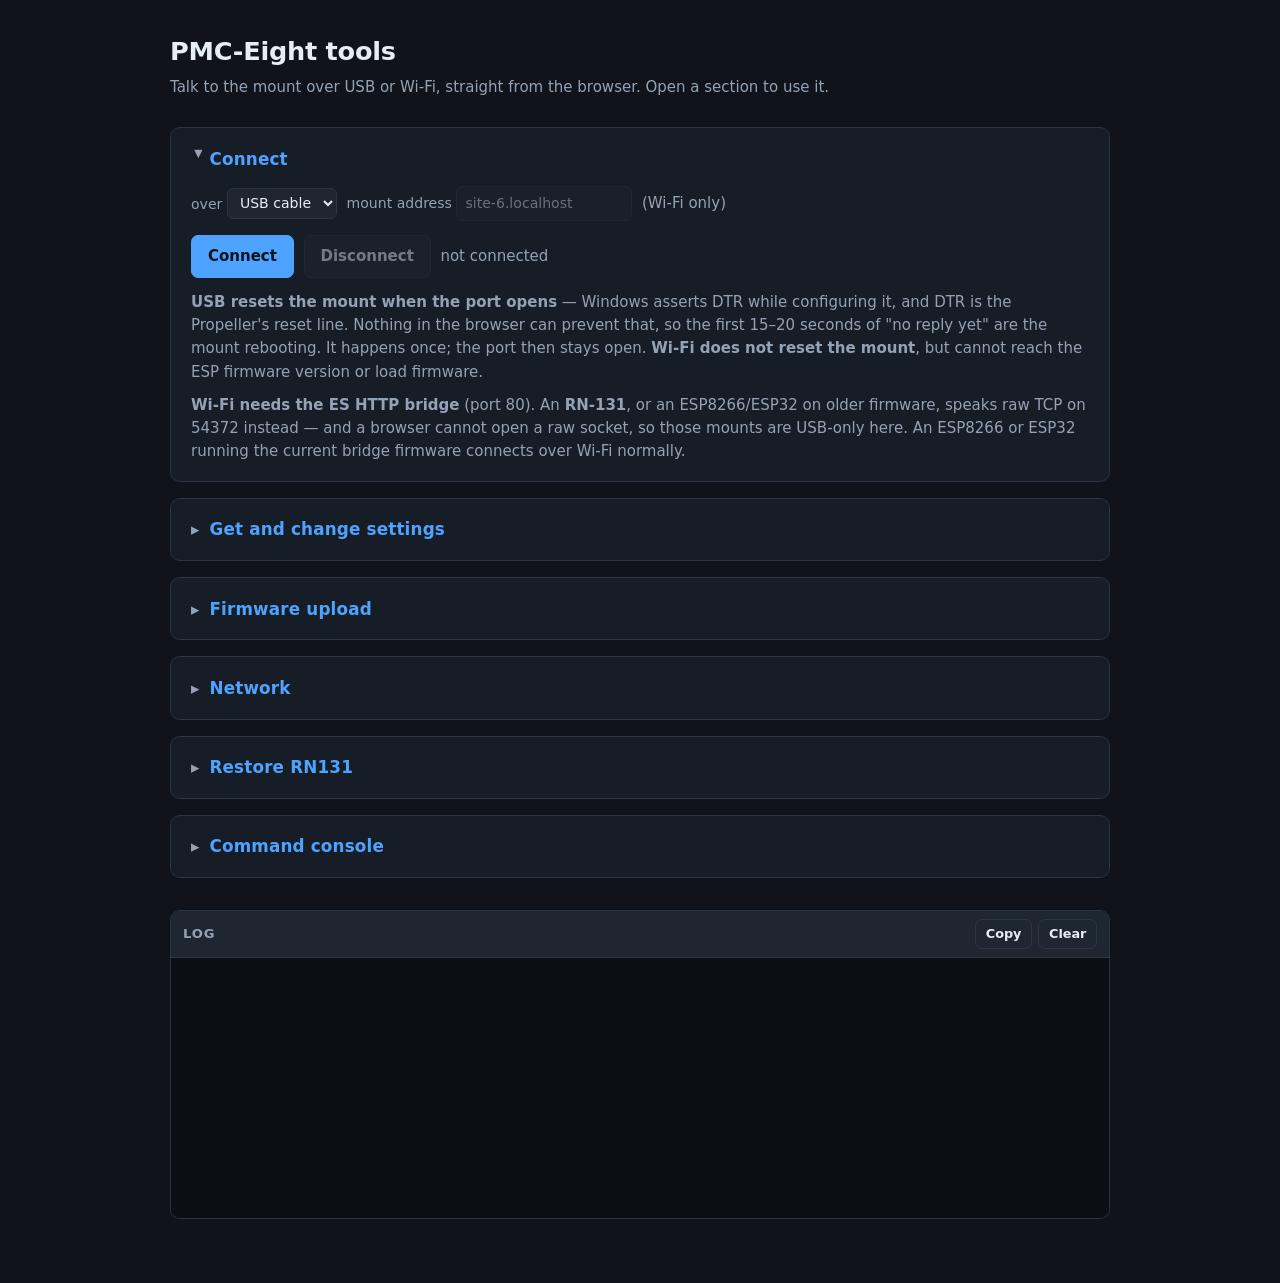
==== commit 95a67ec3: "Prefill the mount address when the page is served by the mount A mount-served copy of this page alre" ====
--- a/index.html
+++ b/index.html
@@ -440,6 +440,25 @@
   $('how').querySelector('option[value=http]').disabled = true;
   $('how').value = serialAvailable() ? 'serial' : 'http';
 }
+
+/*
+ * Served BY the mount? Then we already know its address — it is the one in the
+ * address bar. Filling it in is the difference between "open the page and press
+ * Connect" and "open the page, then type the address of the machine you just
+ * loaded it from", which is a silly thing to ask.
+ *
+ * Only when the origin could actually BE a mount: plain http (the mount has no
+ * TLS), and not a loopback dev server, where the hostname is this PC and
+ * seeding it would just prefill a wrong answer. The value is left editable —
+ * this is a default, not a lock, so a mount reached through a different address
+ * than the page still works.
+ */
+if (!HTTPS_BLOCKS_WIFI
+    && !['localhost', '127.0.0.1', '[::1]', ''].includes(window.location.hostname)
+    && !$('mounthost').value) {
+  $('mounthost').value = window.location.hostname;
+}
+
 $('how').addEventListener('change', refreshHow);
 refreshHow();
 refresh();
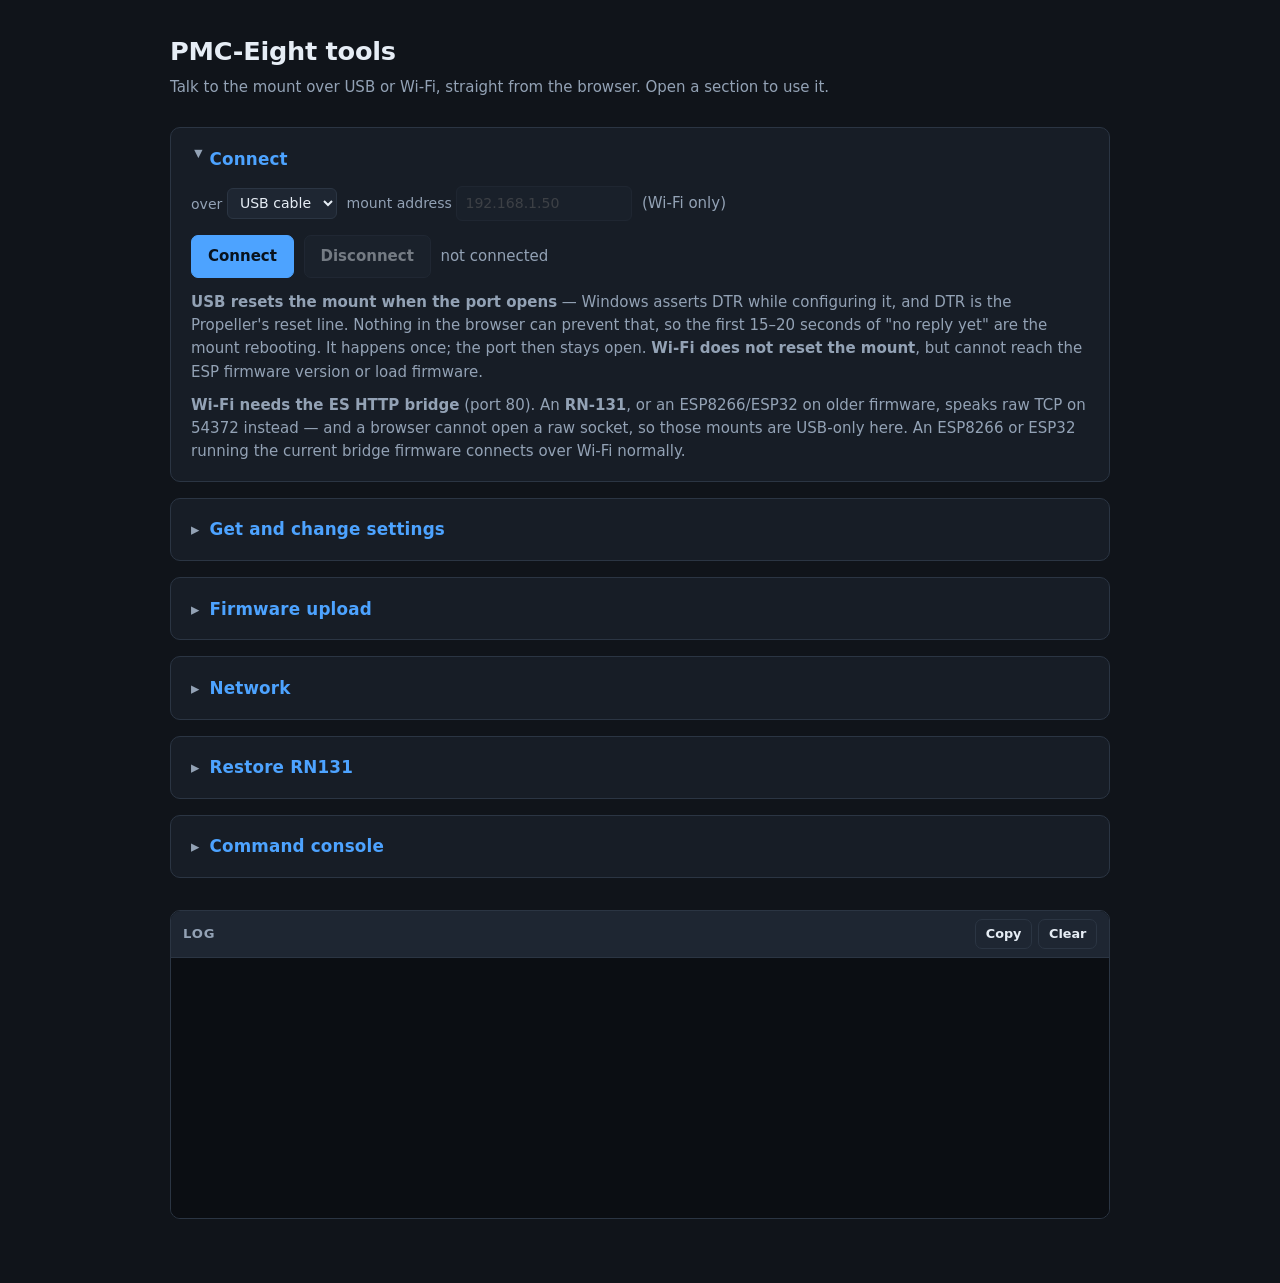
==== commit 431d854f: "Only prefill the mount address on the default port The previous commit seeded #mounthost from locati" ====
--- a/index.html
+++ b/index.html
@@ -447,13 +447,22 @@
  * Connect" and "open the page, then type the address of the machine you just
  * loaded it from", which is a silly thing to ask.
  *
- * Only when the origin could actually BE a mount: plain http (the mount has no
- * TLS), and not a loopback dev server, where the hostname is this PC and
- * seeding it would just prefill a wrong answer. The value is left editable —
- * this is a default, not a lock, so a mount reached through a different address
- * than the page still works.
+ * Three conditions, and the port one is the subtle one:
+ *
+ *   - plain http. The mount has no TLS, and on an https copy the Wi-Fi
+ *     transport is blocked as mixed content anyway.
+ *   - not loopback. A dev server's hostname is this PC, not a mount.
+ *   - DEFAULT PORT. The mount's bridge serves on :80. `serve.bat` deliberately
+ *     binds 0.0.0.0 on :8765 and tells you to open http://<pc-ip>:8765/ from a
+ *     phone — and there the hostname is the PC serving the page, NOT the mount
+ *     the user wants to reach. Without this check that case gets confidently
+ *     prefilled with the wrong address, which is worse than an empty box.
+ *
+ * The value stays editable — a default, not a lock — so a mount reached at a
+ * different address than the page still works.
  */
 if (!HTTPS_BLOCKS_WIFI
+    && window.location.port === ''
     && !['localhost', '127.0.0.1', '[::1]', ''].includes(window.location.hostname)
     && !$('mounthost').value) {
   $('mounthost').value = window.location.hostname;
